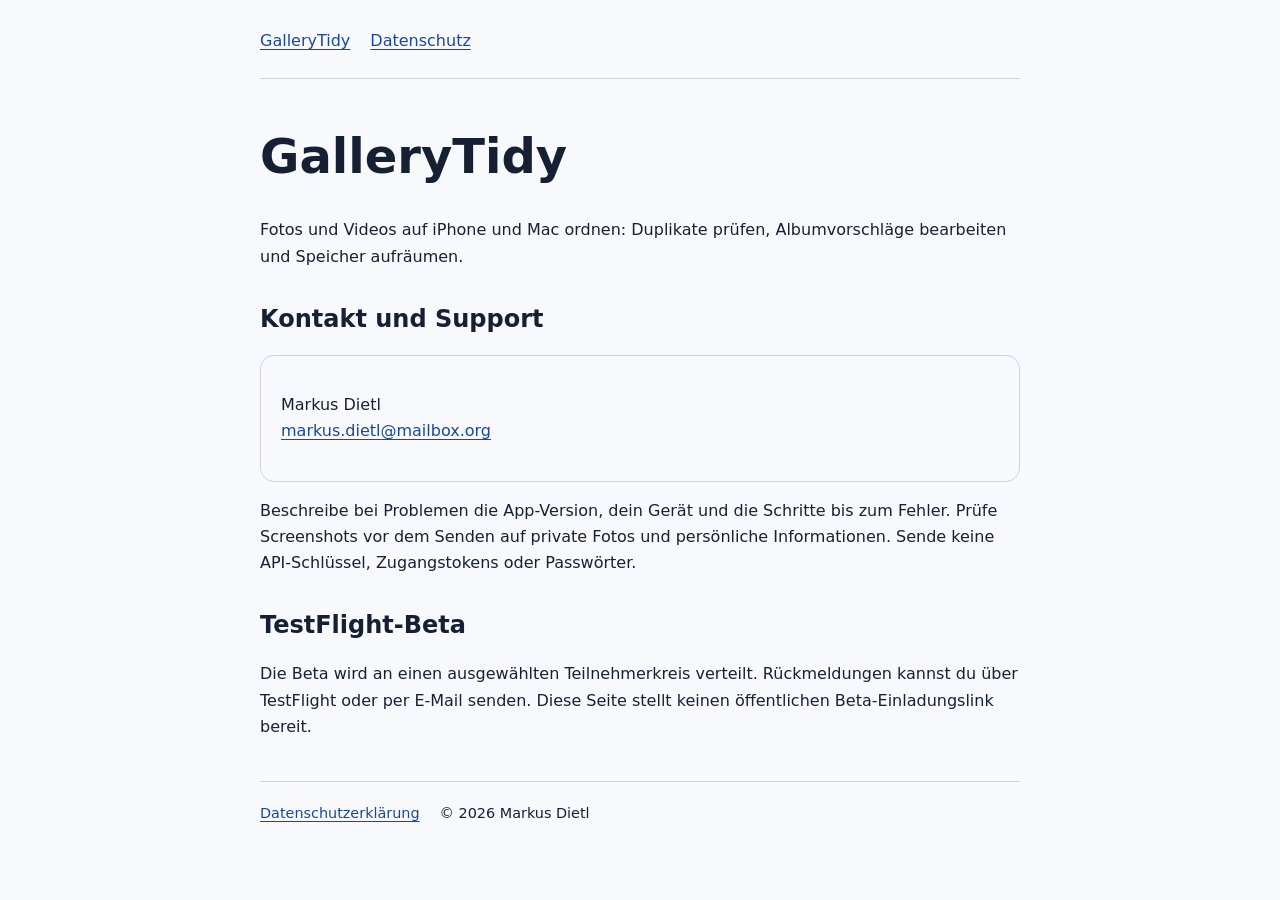
==== index.html @ c94430fe "Publish GalleryTidy privacy and support information" ====
<!doctype html>
<html lang="de">
<head>
  <meta charset="utf-8">
  <meta name="viewport" content="width=device-width, initial-scale=1">
  <meta name="description" content="Kontakt und Support für GalleryTidy auf iPhone und Mac.">
  <title>GalleryTidy – Kontakt und Support</title>
  <link rel="stylesheet" href="style.css">
</head>
<body>
<nav aria-label="Navigation"><a href="index.html" aria-current="page">GalleryTidy</a><a href="privacy.html">Datenschutz</a></nav>
<main>
  <h1>GalleryTidy</h1>
  <p>Fotos und Videos auf iPhone und Mac ordnen: Duplikate prüfen, Albumvorschläge bearbeiten und Speicher aufräumen.</p>
  <h2>Kontakt und Support</h2>
  <div class="contact"><p>Markus Dietl<br><a href="mailto:markus.dietl@mailbox.org">markus.dietl@mailbox.org</a></p></div>
  <p>Beschreibe bei Problemen die App-Version, dein Gerät und die Schritte bis zum Fehler. Prüfe Screenshots vor dem Senden auf private Fotos und persönliche Informationen. Sende keine API-Schlüssel, Zugangstokens oder Passwörter.</p>
  <h2>TestFlight-Beta</h2>
  <p>Die Beta wird an einen ausgewählten Teilnehmerkreis verteilt. Rückmeldungen kannst du über TestFlight oder per E-Mail senden. Diese Seite stellt keinen öffentlichen Beta-Einladungslink bereit.</p>
</main>
<footer><a href="privacy.html">Datenschutzerklärung</a><span>© 2026 Markus Dietl</span></footer>
</body>
</html>
---- style.css ----
:root { color-scheme: light dark; font-family: system-ui, sans-serif; line-height: 1.65; }
body { max-width: 760px; margin: auto; padding: 28px 22px 60px; background: #f8f9fc; color: #172033; }
nav, footer { display: flex; flex-wrap: wrap; gap: 20px; }
nav { padding-bottom: 24px; border-bottom: 1px solid #ccd3df; }
main { padding-top: 16px; }
h1 { font-size: clamp(2rem, 7vw, 3rem); line-height: 1.2; }
h2 { margin-top: 2.1rem; line-height: 1.3; }
a { color: #1748a1; text-underline-offset: 3px; overflow-wrap: anywhere; }
a:focus-visible { outline: 3px solid #587dc7; outline-offset: 4px; }
.contact { padding: 20px; border: 1px solid #ccd3df; border-radius: 14px; }
footer { margin-top: 40px; border-top: 1px solid #ccd3df; padding-top: 20px; font-size: .9rem; }
@media (prefers-color-scheme: dark) {
  body { background: #141923; color: #e8edf7; }
  a { color: #aac6ff; }
  nav, footer, .contact { border-color: #465269; }
}
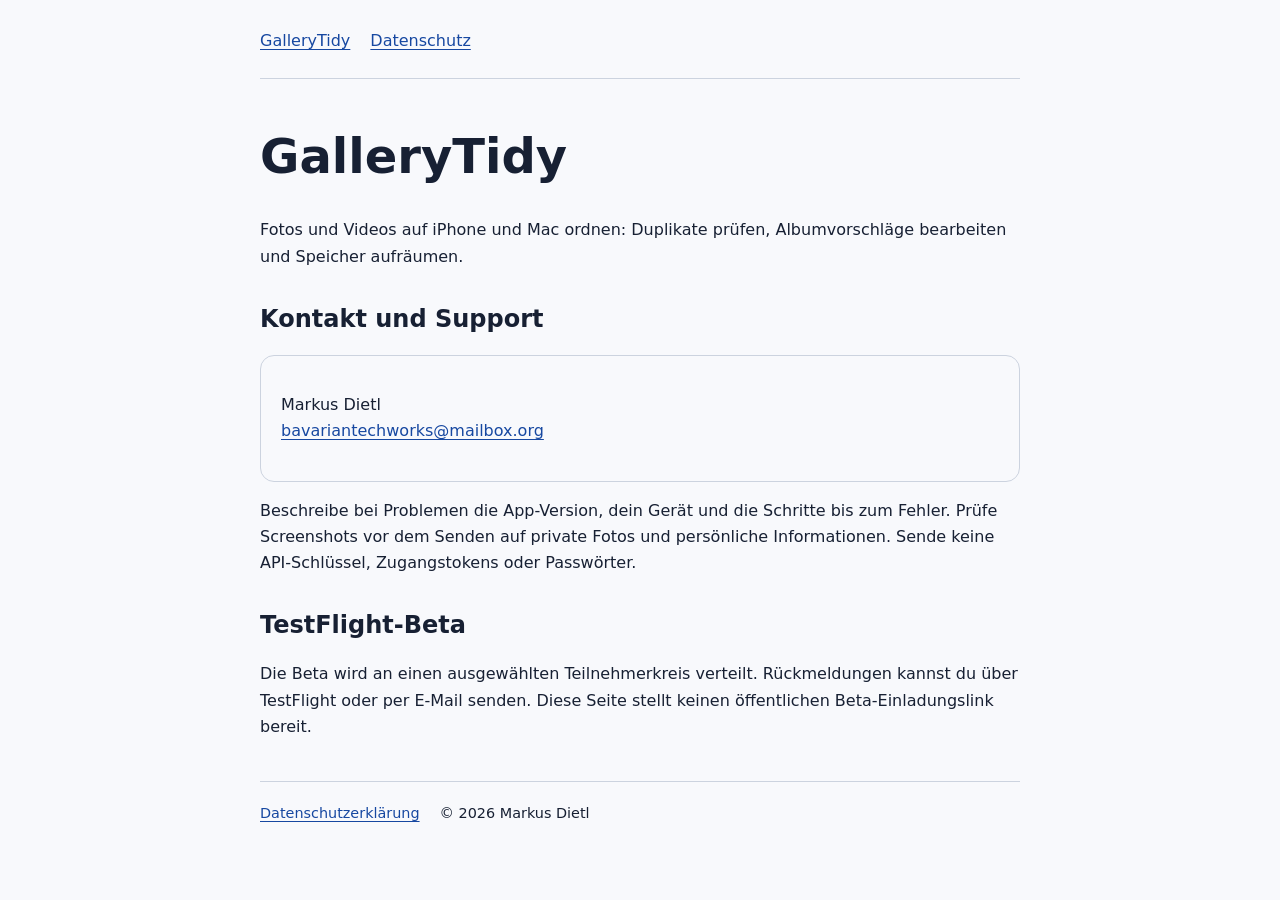
==== commit 3a3e695d: "Use BavarianTechWorks contact address" ====
--- a/index.html
+++ b/index.html
@@ -13,7 +13,7 @@
   <h1>GalleryTidy</h1>
   <p>Fotos und Videos auf iPhone und Mac ordnen: Duplikate prüfen, Albumvorschläge bearbeiten und Speicher aufräumen.</p>
   <h2>Kontakt und Support</h2>
-  <div class="contact"><p>Markus Dietl<br><a href="mailto:markus.dietl@mailbox.org">markus.dietl@mailbox.org</a></p></div>
+  <div class="contact"><p>Markus Dietl<br><a href="mailto:bavariantechworks@mailbox.org">bavariantechworks@mailbox.org</a></p></div>
   <p>Beschreibe bei Problemen die App-Version, dein Gerät und die Schritte bis zum Fehler. Prüfe Screenshots vor dem Senden auf private Fotos und persönliche Informationen. Sende keine API-Schlüssel, Zugangstokens oder Passwörter.</p>
   <h2>TestFlight-Beta</h2>
   <p>Die Beta wird an einen ausgewählten Teilnehmerkreis verteilt. Rückmeldungen kannst du über TestFlight oder per E-Mail senden. Diese Seite stellt keinen öffentlichen Beta-Einladungslink bereit.</p>
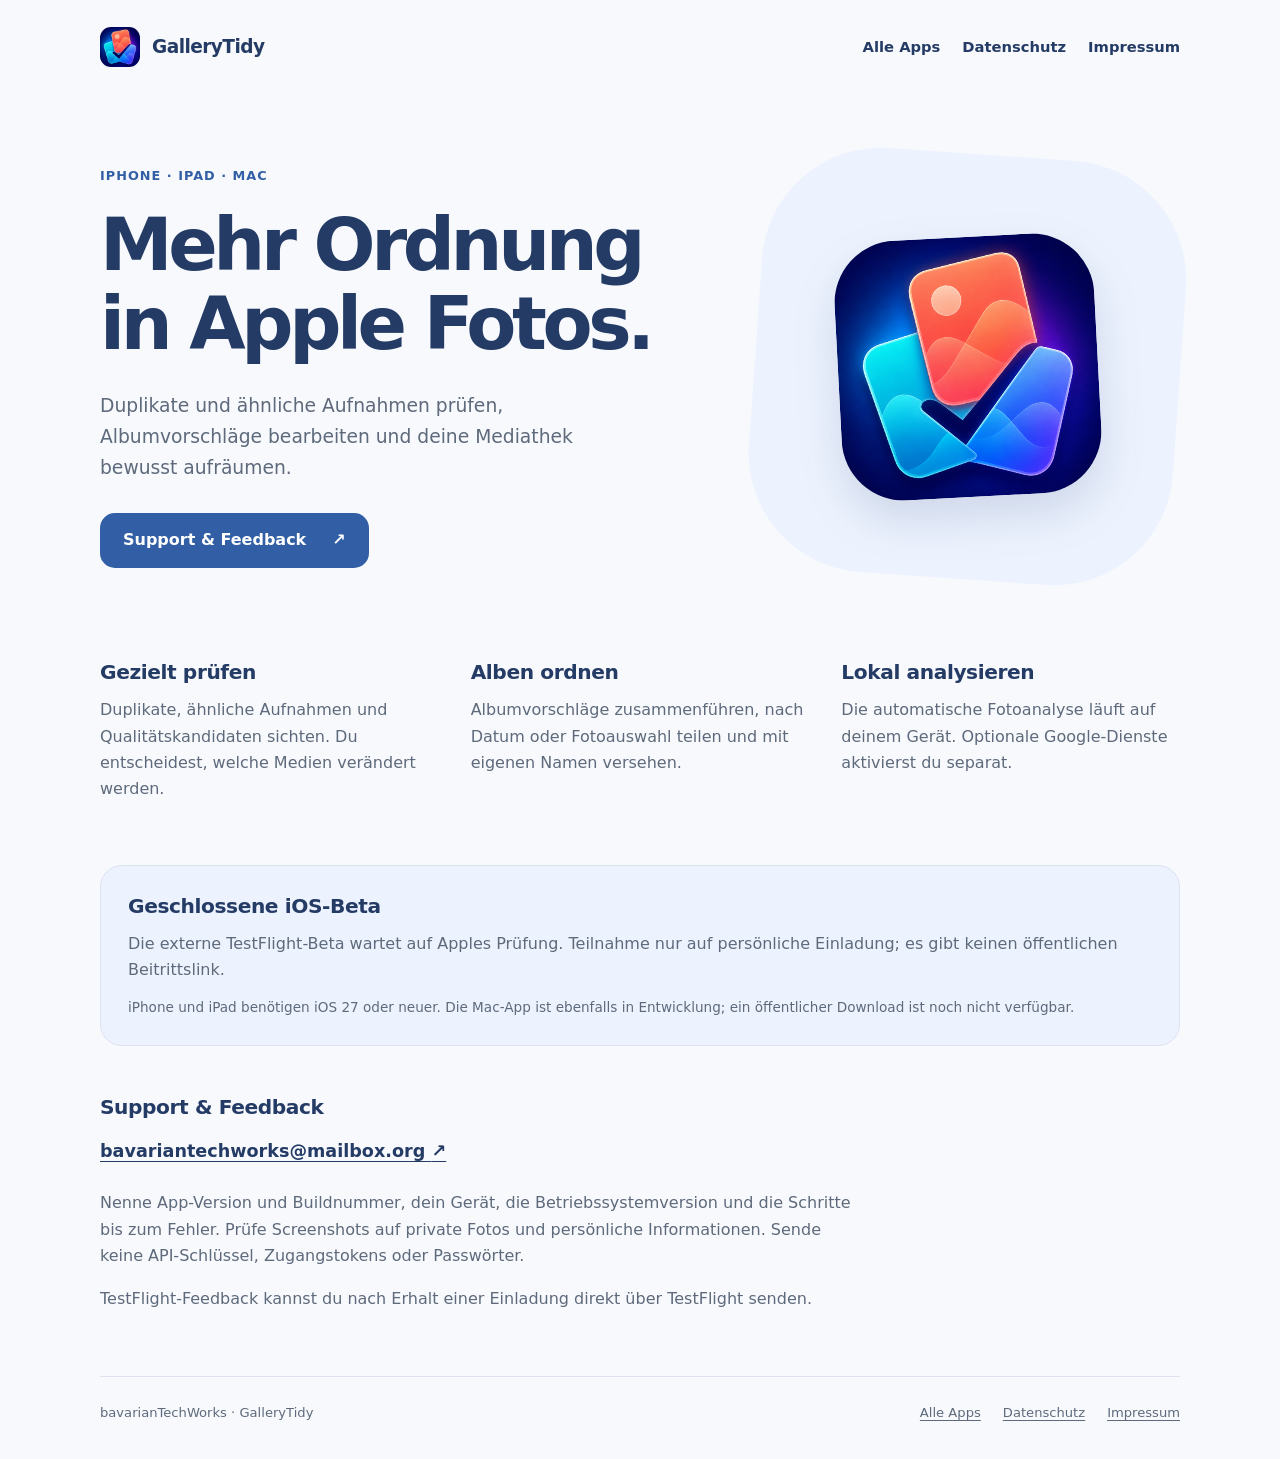
==== commit b1371f82: "Connect GalleryTidy to shared app website" ====
--- a/index.html
+++ b/index.html
@@ -3,21 +3,21 @@
 <head>
   <meta charset="utf-8">
   <meta name="viewport" content="width=device-width, initial-scale=1">
-  <meta name="description" content="Kontakt und Support für GalleryTidy auf iPhone und Mac.">
-  <title>GalleryTidy – Kontakt und Support</title>
-  <link rel="stylesheet" href="style.css">
+  <meta name="description" content="GalleryTidy: Apple Fotos auf iPhone, iPad und Mac aufräumen. Duplikate prüfen, Albumvorschläge bearbeiten, Support und Datenschutz.">
+  <meta name="theme-color" content="#243b65">
+  <title>GalleryTidy · Mehr Ordnung in Apple Fotos</title>
+  <link rel="icon" href="app-icon.png">
+  <link rel="stylesheet" href="style.css?v=20261002-2">
 </head>
 <body>
-<nav aria-label="Navigation"><a href="index.html" aria-current="page">GalleryTidy</a><a href="privacy.html">Datenschutz</a></nav>
-<main>
-  <h1>GalleryTidy</h1>
-  <p>Fotos und Videos auf iPhone und Mac ordnen: Duplikate prüfen, Albumvorschläge bearbeiten und Speicher aufräumen.</p>
-  <h2>Kontakt und Support</h2>
-  <div class="contact"><p>Markus Dietl<br><a href="mailto:bavariantechworks@mailbox.org">bavariantechworks@mailbox.org</a></p></div>
-  <p>Beschreibe bei Problemen die App-Version, dein Gerät und die Schritte bis zum Fehler. Prüfe Screenshots vor dem Senden auf private Fotos und persönliche Informationen. Sende keine API-Schlüssel, Zugangstokens oder Passwörter.</p>
-  <h2>TestFlight-Beta</h2>
-  <p>Die Beta wird an einen ausgewählten Teilnehmerkreis verteilt. Rückmeldungen kannst du über TestFlight oder per E-Mail senden. Diese Seite stellt keinen öffentlichen Beta-Einladungslink bereit.</p>
-</main>
-<footer><a href="privacy.html">Datenschutzerklärung</a><span>© 2026 Markus Dietl</span></footer>
+  <a class="skip" href="#main">Zum Inhalt</a>
+  <header class="wrapper header"><a class="brand" href="./"><img src="app-icon.png" alt="" width="40" height="40">GalleryTidy</a><nav aria-label="Hauptnavigation"><a href="https://makki93.github.io/">Alle Apps</a><a href="privacy.html">Datenschutz</a><a href="https://makki93.github.io/impressum.html">Impressum</a></nav></header>
+  <main id="main" class="wrapper">
+    <section class="hero"><div><p class="eyebrow">iPhone · iPad · Mac</p><h1>Mehr Ordnung<br>in Apple Fotos.</h1><p class="lead">Duplikate und ähnliche Aufnahmen prüfen, Albumvorschläge bearbeiten und deine Mediathek bewusst aufräumen.</p><a class="button" href="#support">Support &amp; Feedback <span aria-hidden="true">↗</span></a></div><div class="hero-art"><img src="app-icon.png" alt="GalleryTidy-App-Icon mit bunten Fotokarten und Häkchen" width="260" height="260"></div></section>
+    <section class="feature-grid" aria-label="Funktionen"><article><h2>Gezielt prüfen</h2><p>Duplikate, ähnliche Aufnahmen und Qualitätskandidaten sichten. Du entscheidest, welche Medien verändert werden.</p></article><article><h2>Alben ordnen</h2><p>Albumvorschläge zusammenführen, nach Datum oder Fotoauswahl teilen und mit eigenen Namen versehen.</p></article><article><h2>Lokal analysieren</h2><p>Die automatische Fotoanalyse läuft auf deinem Gerät. Optionale Google-Dienste aktivierst du separat.</p></article></section>
+    <section class="beta"><h2>Geschlossene iOS-Beta</h2><p>Die externe TestFlight-Beta wartet auf Apples Prüfung. Teilnahme nur auf persönliche Einladung; es gibt keinen öffentlichen Beitrittslink.</p><p class="small">iPhone und iPad benötigen iOS 27 oder neuer. Die Mac-App ist ebenfalls in Entwicklung; ein öffentlicher Download ist noch nicht verfügbar.</p></section>
+    <section id="support" class="support"><h2>Support &amp; Feedback</h2><a class="email-link" href="mailto:bavariantechworks@mailbox.org?subject=GalleryTidy%20Support">bavariantechworks@mailbox.org <span aria-hidden="true">↗</span></a><p>Nenne App-Version und Buildnummer, dein Gerät, die Betriebssystemversion und die Schritte bis zum Fehler. Prüfe Screenshots auf private Fotos und persönliche Informationen. Sende keine API-Schlüssel, Zugangstokens oder Passwörter.</p><p>TestFlight-Feedback kannst du nach Erhalt einer Einladung direkt über TestFlight senden.</p></section>
+  </main>
+  <footer class="wrapper footer"><span>bavarianTechWorks · GalleryTidy</span><nav aria-label="Weitere Seiten"><a href="https://makki93.github.io/">Alle Apps</a><a href="privacy.html">Datenschutz</a><a href="https://makki93.github.io/impressum.html">Impressum</a></nav></footer>
 </body>
 </html>
--- a/style.css
+++ b/style.css
@@ -1,16 +1,39 @@
-:root { color-scheme: light dark; font-family: system-ui, sans-serif; line-height: 1.65; }
-body { max-width: 760px; margin: auto; padding: 28px 22px 60px; background: #f8f9fc; color: #172033; }
-nav, footer { display: flex; flex-wrap: wrap; gap: 20px; }
-nav { padding-bottom: 24px; border-bottom: 1px solid #ccd3df; }
-main { padding-top: 16px; }
-h1 { font-size: clamp(2rem, 7vw, 3rem); line-height: 1.2; }
-h2 { margin-top: 2.1rem; line-height: 1.3; }
-a { color: #1748a1; text-underline-offset: 3px; overflow-wrap: anywhere; }
-a:focus-visible { outline: 3px solid #587dc7; outline-offset: 4px; }
-.contact { padding: 20px; border: 1px solid #ccd3df; border-radius: 14px; }
-footer { margin-top: 40px; border-top: 1px solid #ccd3df; padding-top: 20px; font-size: .9rem; }
-@media (prefers-color-scheme: dark) {
-  body { background: #141923; color: #e8edf7; }
-  a { color: #aac6ff; }
-  nav, footer, .contact { border-color: #465269; }
-}
+:root{color-scheme:light dark;--bg:#f7f9fd;--ink:#243b65;--muted:#5e6a7b;--line:#dce3ef;--surface:#edf3fe;--accent:#315ea4;font-family:ui-sans-serif,system-ui,-apple-system,BlinkMacSystemFont,"Segoe UI",sans-serif;line-height:1.65}
+*{box-sizing:border-box}
+html{scroll-padding-top:24px}
+body{margin:0;background:var(--bg);color:var(--ink)}
+.wrapper{width:min(1080px,calc(100% - 48px));margin-inline:auto}
+a{color:inherit;text-underline-offset:.22em;overflow-wrap:anywhere}
+a:focus-visible{outline:3px solid var(--accent);outline-offset:5px;border-radius:4px}
+.skip{position:absolute;top:-80px;left:16px;background:var(--ink);color:var(--bg);padding:12px 18px;z-index:10}
+.skip:focus{top:12px}
+.header{display:flex;justify-content:space-between;align-items:center;gap:20px;flex-wrap:wrap;padding-block:27px}
+.brand{display:inline-flex;align-items:center;gap:12px;font-size:1.16rem;font-weight:750;text-decoration:none;letter-spacing:-.03em}
+.brand img{border-radius:11px}
+nav{display:flex;flex-wrap:wrap;gap:22px}
+.header nav a{font-weight:600;text-decoration:none;font-size:.92rem}
+.header nav a:hover{text-decoration:underline}
+.hero{display:grid;grid-template-columns:1.4fr 1fr;align-items:center;gap:60px;padding-block:60px 68px}
+.eyebrow{color:var(--accent);font-size:.8rem;letter-spacing:.08em;text-transform:uppercase;font-weight:650;margin:0 0 20px}
+h1{font-size:clamp(2.7rem,5.7vw,4.6rem);line-height:1.08;letter-spacing:-.06em;margin:0 0 27px;font-weight:750;overflow-wrap:break-word}
+.lead{font-size:1.17rem;max-width:490px;color:var(--muted);margin:0 0 30px}
+.button{display:inline-flex;gap:26px;justify-content:space-between;align-items:center;min-height:48px;padding:14px 23px;background:var(--accent);color:#fff;border-radius:15px;text-decoration:none;font-weight:650}
+.hero-art{display:grid;place-items:center;background:var(--surface);aspect-ratio:1;border-radius:28%;transform:rotate(4deg)}
+.hero-art img{width:74%;max-width:260px;height:auto;display:block;border-radius:24%;transform:rotate(-7deg);box-shadow:0 20px 45px #15336b25}
+.feature-grid{display:grid;grid-template-columns:repeat(3,minmax(0,1fr));gap:32px;padding-block:12px 46px}
+h2{font-size:1.26rem;line-height:1.3;letter-spacing:-.02em;margin:0 0 12px}
+.feature-grid p,.support p{color:var(--muted);margin:0 0 16px}
+.beta{background:var(--surface);border:1px solid var(--line);border-radius:22px;padding:27px}
+.beta p{margin:0 0 12px;color:var(--muted)}
+.beta p:last-child{margin:0}
+.small{font-size:.85rem}
+.support{padding-block:48px;max-width:760px}
+.email-link{display:inline-block;font-weight:650;font-size:1.1rem;margin-block:5px 24px;max-width:100%}
+.footer{display:flex;justify-content:space-between;gap:20px;flex-wrap:wrap;border-top:1px solid var(--line);padding-block:25px 35px;font-size:.82rem;color:var(--muted)}
+.document{max-width:760px;padding-block:45px}
+.document h1{font-size:clamp(2.2rem,5vw,3.4rem)}
+.document h2{margin-top:34px}
+.document p{color:var(--muted)}
+@media(prefers-color-scheme:dark){:root{--bg:#121925;--ink:#e8edf7;--muted:#b8c4d6;--line:#354663;--surface:#1b2c44;--accent:#9dbfff}.button{color:#122544}}
+@media(max-width:700px){.wrapper{width:calc(100% - 36px)}.header{padding-block:22px}.header nav{gap:18px}.hero{grid-template-columns:1fr;gap:32px;padding-block:32px 42px}.hero-art{order:-1;width:180px;justify-self:start}.hero-art img{width:78%}.lead{font-size:1.05rem}.feature-grid{grid-template-columns:1fr;gap:20px;padding-bottom:30px}.feature-grid p{margin:0}.beta{padding:22px}.support{padding-block:35px}.email-link{font-size:.98rem}.document{padding-block:30px}}
+@media(prefers-reduced-motion:reduce){*{scroll-behavior:auto}}
